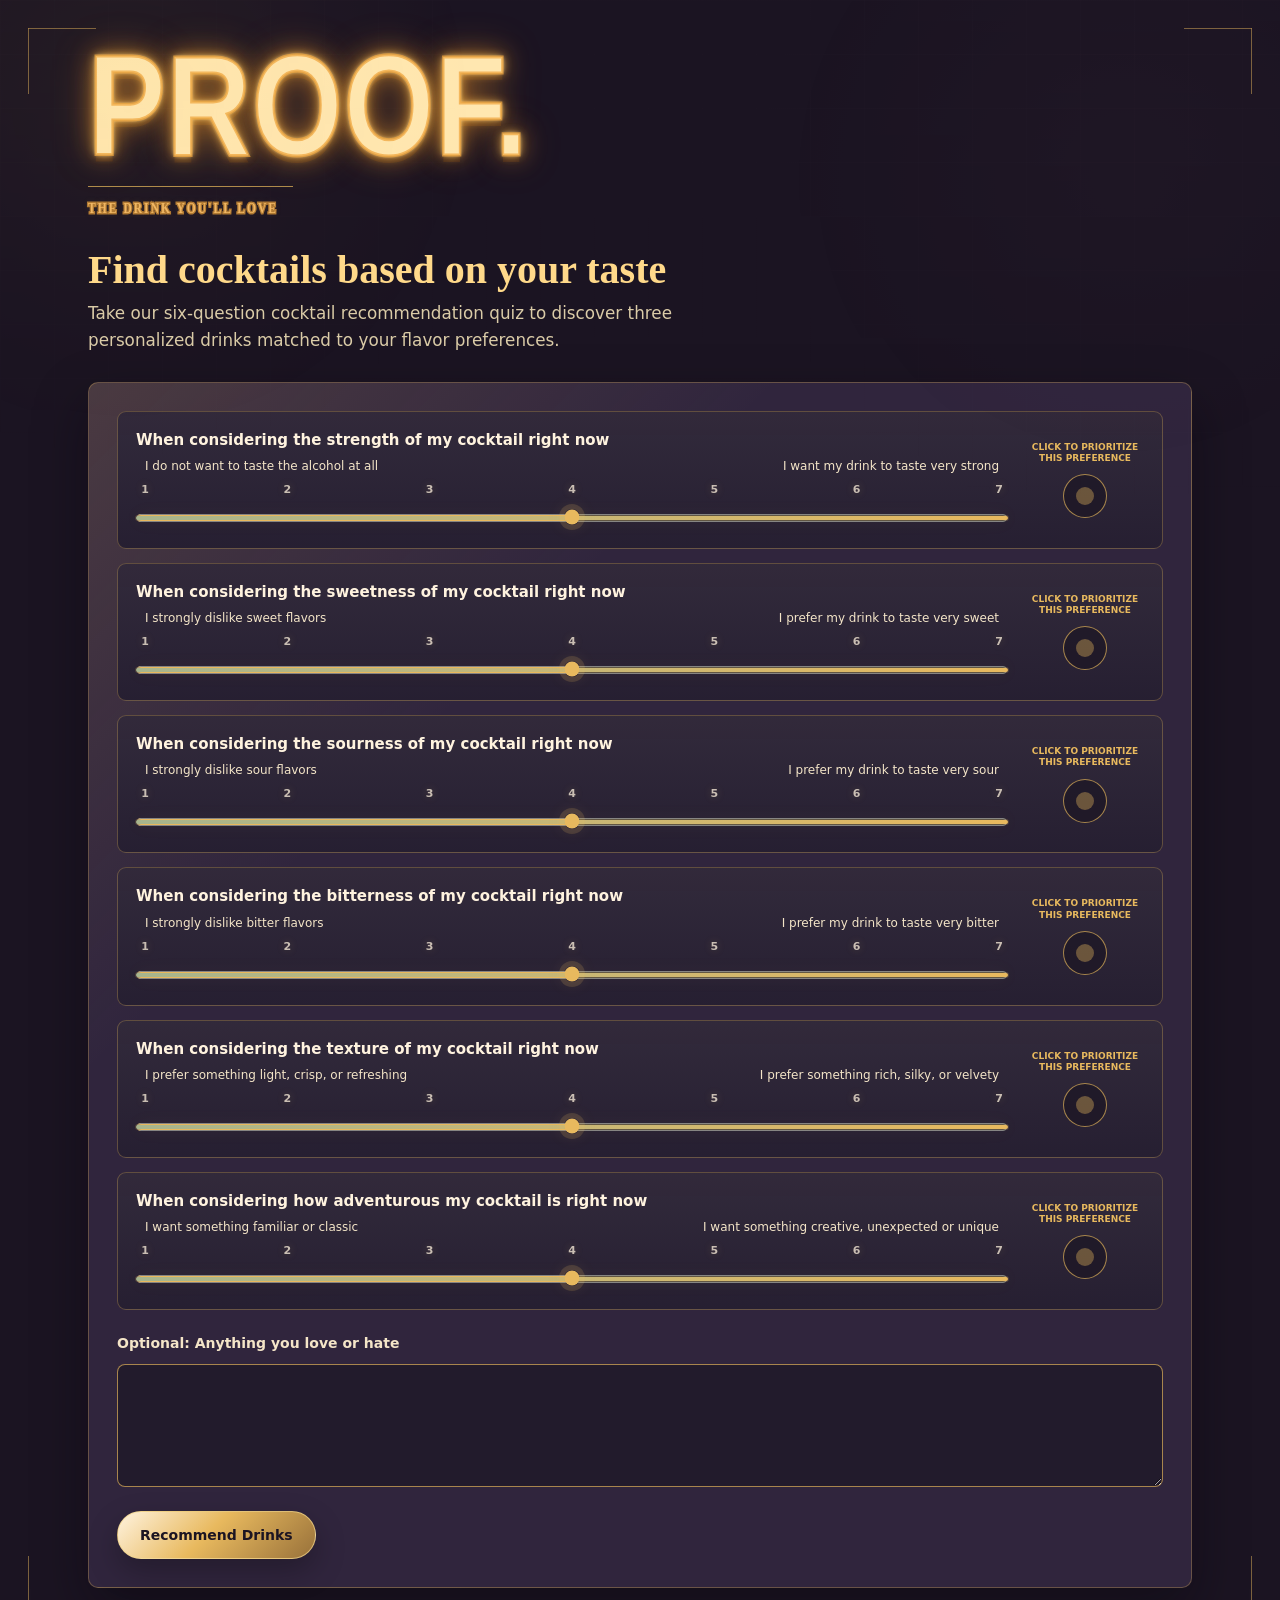
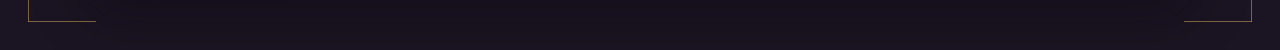
==== index.html @ add8870b "flagged it might be in spam" ====
<!DOCTYPE html>
<html lang="en">
<head>
  <meta charset="utf-8">
  <meta name="viewport" content="width=device-width, initial-scale=1">
  <title>Find Your Cocktail Match | PROOF</title>
  <meta name="description" content="Answer six quick questions and discover personalized cocktail recommendations matched to your individual tastes and preferences.">
  <link rel="canonical" href="https://joinproof.bar/customer">
  <meta property="og:type" content="website">
  <meta property="og:site_name" content="PROOF">
  <meta property="og:title" content="Find Your Cocktail Match | PROOF">
  <meta property="og:description" content="Answer six quick questions and discover cocktails matched to your individual tastes and preferences.">
  <meta property="og:url" content="https://joinproof.bar/customer">
  <link rel="stylesheet" href="/style-lounge.css?v=5">
</head>

<body>
  <div id="survey-loader" class="survey-loader" role="status" aria-live="polite">
    <div class="loading-circle" aria-hidden="true"></div>
    <span>Loading survey</span>
  </div>

  <main id="quiz-screen">
    <h1>PROOF.</h1>
    <section class="quiz-intro" aria-labelledby="quiz-title">
      <h2 id="quiz-title">Find cocktails based on your taste</h2>
      <p>Take our six-question cocktail recommendation quiz to discover three personalized drinks matched to your flavor preferences.</p>
    </section>

    <form id="quiz-form">
      <div id="slider-container"></div>

      <div class="qualitative-section">
        <label for="qualitative-input">
          Optional: Anything you love or hate
        </label>
        <textarea id="qualitative-input" rows="4"></textarea>
      </div>

      <button type="submit">Recommend Drinks</button>
    </form>
  </main>

  <main id="results-screen" hidden>
    <section id="persona-profile" class="persona-profile"></section>
    <div id="ai-notice" class="ai-notice" hidden></div>
    <section class="recommendations-section">
      <div class="recommendations-heading">
        <h2>Your Matches</h2>
        <button id="retake-button" class="secondary-button" type="button">Retake</button>
      </div>
      <div id="results"></div>
    </section>
  </main>

  <script src="/custom-cocktails.js?v=1" defer></script>
  <script src="/drinks.js?v=5" defer></script>
  <script src="/questions.js?v=1" defer></script>
  <script src="/script.js?v=7" defer></script>
</body>
</html>
---- style-lounge.css ----
:root {
  color-scheme: dark;
  --ink: #fff3df;
  --muted: #dacba7;
  --soft: #f4e5c8;
  --paper: #30253d;
  --panel: #271f32;
  --panel-solid: #332942;
  --line: rgba(232, 185, 94, 0.3);
  --line-strong: rgba(232, 185, 94, 0.68);
  --gold: #e8b95e;
  --gold-bright: #ffd98a;
  --deep: #1b1422;
  --rose: #d69aa0;
  --sage: #a7b58d;
  --lavender: #9d8faf;
  --slider-low: #a7b58d;
  --slider-high: #e8b95e;
  --shadow: 0 22px 54px rgba(8, 4, 13, 0.38);
}

* {
  box-sizing: border-box;
}

html {
  position: relative;
  min-height: 100%;
  background: var(--deep);
}

html::before {
  content: "";
  position: absolute;
  inset: 16px;
  pointer-events: none;
  background:
    linear-gradient(var(--line-strong), var(--line-strong)) left 12px top 12px / 68px 1px no-repeat,
    linear-gradient(var(--line-strong), var(--line-strong)) left 12px top 12px / 1px 66px no-repeat,
    linear-gradient(var(--line-strong), var(--line-strong)) right 12px top 12px / 68px 1px no-repeat,
    linear-gradient(var(--line-strong), var(--line-strong)) right 12px top 12px / 1px 66px no-repeat,
    linear-gradient(var(--line-strong), var(--line-strong)) left 12px bottom 12px / 68px 1px no-repeat,
    linear-gradient(var(--line-strong), var(--line-strong)) left 12px bottom 12px / 1px 66px no-repeat,
    linear-gradient(var(--line-strong), var(--line-strong)) right 12px bottom 12px / 68px 1px no-repeat,
    linear-gradient(var(--line-strong), var(--line-strong)) right 12px bottom 12px / 1px 66px no-repeat;
  opacity: 0.7;
}

body {
  min-height: 100vh;
  max-width: 1160px;
  margin: 0 auto;
  padding: 48px 28px 62px;
  color: var(--ink);
  font-family: Optima, Candara, "Avenir Next", "Segoe UI", system-ui, sans-serif;
  letter-spacing: 0;
}

body::after {
  content: "";
  position: fixed;
  inset: 0;
  pointer-events: none;
  background:
    radial-gradient(circle at 10% 12%, rgba(232, 185, 94, 0.14), transparent 26%),
    radial-gradient(circle at 88% 20%, rgba(214, 154, 160, 0.08), transparent 28%),
    linear-gradient(rgba(255, 243, 223, 0.02) 1px, transparent 1px),
    linear-gradient(90deg, rgba(255, 243, 223, 0.016) 1px, transparent 1px);
  background-size: auto, auto, 54px 54px, 54px 54px;
  opacity: 0.55;
  mask-image: linear-gradient(to bottom, rgba(0, 0, 0, 0.72), transparent 78%);
}

.survey-loader {
  position: fixed;
  inset: 0;
  z-index: 20;
  display: grid;
  place-items: center;
  gap: 14px;
  align-content: center;
  background: var(--deep);
  color: var(--gold-bright);
  font-size: 0.86rem;
  font-weight: 800;
  letter-spacing: 0.16em;
  text-transform: uppercase;
  transition: opacity 180ms ease, visibility 180ms ease;
}

.survey-loader[hidden] {
  display: grid;
  opacity: 0;
  visibility: hidden;
}

.loading-circle {
  width: 48px;
  height: 48px;
  border: 3px solid rgba(232, 185, 94, 0.24);
  border-top-color: var(--gold-bright);
  border-radius: 50%;
  animation: proof-spin 760ms linear infinite;
}

@keyframes proof-spin {
  to {
    transform: rotate(360deg);
  }
}

.site-nav {
  position: relative;
  z-index: 1;
  display: flex;
  flex-wrap: wrap;
  justify-content: flex-end;
  gap: 10px 16px;
  margin-bottom: 22px;
  font-size: 0.92rem;
}

.site-nav a {
  color: var(--muted);
  text-decoration: none;
}

.site-nav a:hover,
.site-nav a:focus-visible {
  color: var(--gold-bright);
}

h1,
h2,
h3,
p {
  margin-top: 0;
}

h1 {
  margin-bottom: 28px;
  width: fit-content;
  color: #ffe7b0;
  font-family: Impact, "Arial Narrow Bold", "Franklin Gothic Heavy", "Aptos Display", sans-serif;
  font-size: clamp(66px, 13vw, 142px);
  font-weight: 900;
  line-height: 0.82;
  letter-spacing: 0.01em;
  text-transform: uppercase;
  transform: scaleX(0.82);
  transform-origin: left center;
  -webkit-text-stroke: 3px rgba(239, 164, 59, 0.7);
  text-shadow:
    0 0 4px rgba(255, 235, 181, 0.95),
    0 0 10px rgba(255, 197, 91, 0.85),
    0 0 26px rgba(238, 151, 42, 0.66),
    0 0 46px rgba(238, 151, 42, 0.4),
    0 7px 0 rgba(99, 57, 15, 0.32);
}

h1::after {
  content: "THE DRINK YOU'LL LOVE";
  display: block;
  width: fit-content;
  margin-top: 22px;
  padding: 13px 18px 0 0;
  border-top: 1px solid rgba(232, 185, 94, 0.72);
  color: var(--soft);
  font-family: Didot, "Bodoni 72", "Bodoni 72 Smallcaps", "Baskerville Old Face", Georgia, "Times New Roman", serif;
  font-size: 14px;
  font-weight: 700;
  letter-spacing: 0.18em;
  line-height: 1.25;
  text-transform: uppercase;
  text-shadow:
    0 0 8px rgba(232, 185, 94, 0.26),
    0 1px 0 rgba(0, 0, 0, 0.38);
}

.quiz-intro {
  position: relative;
  z-index: 1;
  max-width: 720px;
  margin: -4px 0 28px;
}

.quiz-intro h2 {
  margin-bottom: 8px;
  color: var(--gold-bright);
  font-family: Didot, "Bodoni 72", "Baskerville Old Face", Georgia, serif;
  font-size: clamp(26px, 4vw, 40px);
  font-weight: 600;
  line-height: 1.1;
}

.quiz-intro p {
  max-width: 650px;
  margin-bottom: 0;
  color: var(--muted);
  font-size: 1.05rem;
  line-height: 1.6;
}

form {
  display: grid;
  gap: 24px;
  padding: 28px;
  border: 1px solid var(--line);
  border-radius: 10px;
  background:
    linear-gradient(135deg, rgba(232, 185, 94, 0.14), transparent 30%),
    var(--paper);
  box-shadow: var(--shadow);
}

#slider-container {
  display: grid;
  gap: 14px;
}

.slider-block {
  display: grid;
  grid-template-columns: minmax(0, 1fr) 118px;
  gap: 18px;
  align-items: stretch;
  min-height: 118px;
  padding: 18px;
  border: 1px solid var(--line);
  border-radius: 9px;
  background:
    linear-gradient(180deg, rgba(255, 243, 223, 0.05), rgba(30, 24, 38, 0.04)),
    var(--panel);
}

.slider-content {
  display: grid;
  gap: 9px;
  align-content: center;
  min-width: 0;
}

.question-prompt {
  margin: 0;
  color: var(--ink);
  font-size: 15px;
  font-weight: 700;
  line-height: 1.35;
}

.slider-labels {
  display: grid;
  grid-template-columns: minmax(0, 5fr) minmax(0, 4fr) minmax(0, 5fr);
  gap: 0;
  margin: 0 9px;
  color: var(--soft);
  font-size: 12px;
  line-height: 1.25;
}

.slider-labels span:first-child {
  grid-column: 1;
  text-align: left;
}

.slider-labels span:last-child {
  grid-column: 3;
  text-align: right;
}

.number-labels {
  position: relative;
  display: block;
  height: 14px;
  margin: 0 9px;
  color: rgba(255, 243, 223, 0.74);
  font-size: 11px;
  font-weight: 700;
  font-variant-numeric: tabular-nums;
  text-shadow: 0 0 8px rgba(232, 185, 94, 0.22);
}

.number-labels span {
  position: absolute;
  top: 0;
  transform: translateX(-50%);
  text-align: center;
}

.number-labels span:nth-child(1) {
  left: 0;
}

.number-labels span:nth-child(2) {
  left: 16.6667%;
}

.number-labels span:nth-child(3) {
  left: 33.3333%;
}

.number-labels span:nth-child(4) {
  left: 50%;
}

.number-labels span:nth-child(5) {
  left: 66.6667%;
}

.number-labels span:nth-child(6) {
  left: 83.3333%;
}

.number-labels span:nth-child(7) {
  left: 100%;
}

input[type="range"] {
  width: 100%;
  height: 24px;
  margin: 0;
  accent-color: var(--gold);
  cursor: pointer;
}

input[type="range"]::-webkit-slider-runnable-track {
  height: 4px;
  border-radius: 999px;
  background: linear-gradient(90deg, var(--slider-low), var(--slider-high));
  box-shadow: 0 0 0 1px rgba(232, 185, 94, 0.2), 0 0 18px rgba(232, 185, 94, 0.1);
}

input[type="range"]::-webkit-slider-thumb {
  width: 18px;
  height: 18px;
  margin-top: -7px;
  border: 2px solid #fff7df;
  border-radius: 50%;
  background: radial-gradient(circle at 35% 32%, #fff7df, var(--gold) 56%, #8d6b38);
  box-shadow: 0 0 0 5px rgba(232, 185, 94, 0.16), 0 0 18px rgba(232, 185, 94, 0.2);
}

input[type="range"]::-moz-range-track {
  height: 4px;
  border-radius: 999px;
  background: linear-gradient(90deg, var(--slider-low), var(--slider-high));
  box-shadow: 0 0 0 1px rgba(232, 185, 94, 0.2), 0 0 18px rgba(232, 185, 94, 0.1);
}

input[type="range"]::-moz-range-thumb {
  width: 16px;
  height: 16px;
  border: 2px solid #fff7df;
  border-radius: 50%;
  background: radial-gradient(circle at 35% 32%, #fff7df, var(--gold) 56%, #8d6b38);
  box-shadow: 0 0 0 5px rgba(232, 185, 94, 0.16), 0 0 18px rgba(232, 185, 94, 0.2);
}

.importance-control {
  display: grid;
  gap: 10px;
  align-content: center;
  justify-items: center;
  min-width: 0;
}

.importance-label {
  max-width: 108px;
  padding: 0;
  border: 0;
  background: transparent;
  color: var(--gold);
  font-family: Optima, Candara, "Avenir Next", "Segoe UI", system-ui, sans-serif;
  font-size: 9px;
  font-weight: 850;
  line-height: 1.25;
  text-align: center;
  text-transform: uppercase;
  cursor: pointer;
  border-radius: 4px;
}

.importance-label:focus {
  outline: none;
}

.importance-label:hover,
.importance-label:focus-visible {
  color: var(--gold-bright);
}

.importance-label:focus-visible {
  outline: 1px solid var(--gold-bright);
  outline-offset: 3px;
}

.importance-button {
  position: relative;
  width: 44px;
  height: 44px;
  padding: 0;
  border: 1px solid var(--line-strong);
  border-radius: 50%;
  background: rgba(30, 24, 38, 0.78);
  color: var(--gold);
  cursor: pointer;
  transition: transform 160ms ease, border-color 160ms ease, background 160ms ease, box-shadow 160ms ease;
}

.importance-button::before {
  content: "";
  position: absolute;
  inset: 12px;
  border-radius: 50%;
  background: currentColor;
  opacity: 0.38;
  transition: inset 160ms ease, opacity 160ms ease, border-radius 160ms ease, clip-path 160ms ease;
}

.importance-button:hover {
  transform: translateY(-1px);
  border-color: var(--gold-bright);
  box-shadow: 0 0 0 5px rgba(232, 185, 94, 0.1);
}

.importance-button[aria-pressed="true"] {
  border-color: var(--gold-bright);
  background: radial-gradient(circle, rgba(232, 185, 94, 0.3), rgba(214, 154, 160, 0.14) 66%, rgba(51, 41, 66, 0.72));
  color: var(--gold-bright);
  box-shadow: 0 0 24px rgba(232, 185, 94, 0.26);
}

.importance-button[aria-pressed="true"]::before {
  inset: 8px;
  border-radius: 0;
  background: linear-gradient(145deg, var(--ink), var(--gold) 56%, #8a6126);
  clip-path: polygon(
    50% 0%,
    61% 35%,
    98% 35%,
    68% 56%,
    79% 92%,
    50% 70%,
    21% 92%,
    32% 56%,
    2% 35%,
    39% 35%
  );
  opacity: 1;
}

.qualitative-section {
  display: grid;
  gap: 10px;
  margin: 0;
}

.qualitative-section label {
  color: var(--soft);
  font-size: 14px;
  font-weight: 700;
  line-height: 1.4;
}

.qualitative-section textarea {
  width: 100%;
  min-height: 108px;
  padding: 14px 16px;
  border: 1px solid var(--line-strong);
  border-radius: 8px;
  outline: none;
  background: rgba(30, 24, 38, 0.72);
  color: var(--ink);
  font: inherit;
  line-height: 1.45;
  resize: vertical;
}

.qualitative-section textarea:focus {
  border-color: var(--gold-bright);
  box-shadow: 0 0 0 4px rgba(232, 185, 94, 0.12);
}

button[type="submit"] {
  justify-self: start;
  min-height: 48px;
  padding: 0 22px;
  border: 1px solid rgba(242, 212, 138, 0.72);
  border-radius: 999px;
  background: linear-gradient(135deg, var(--ink), var(--gold) 46%, #98713a);
  color: var(--deep);
  font-family: Optima, Candara, "Avenir Next", "Segoe UI", system-ui, sans-serif;
  font-size: 14px;
  font-weight: 850;
  cursor: pointer;
  box-shadow: 0 12px 30px rgba(0, 0, 0, 0.26);
}

button[type="submit"]:hover {
  filter: brightness(1.06);
}

button[type="submit"][aria-busy="true"] {
  display: inline-flex;
  align-items: center;
  gap: 10px;
  cursor: wait;
  filter: saturate(0.92);
}

button[type="submit"][aria-busy="true"]::before {
  content: "";
  width: 16px;
  height: 16px;
  border: 2px solid rgba(27, 20, 34, 0.24);
  border-top-color: var(--deep);
  border-radius: 50%;
  animation: proof-spin 720ms linear infinite;
}

h2 {
  margin: 34px 0 16px;
  color: var(--gold);
  font-family: Didot, "Bodoni 72", "Bodoni 72 Smallcaps", "Baskerville Old Face", Georgia, "Times New Roman", serif;
  font-size: 30px;
  font-weight: 700;
}

.ai-notice {
  margin: 0 0 16px;
  padding: 12px 14px;
  border: 1px solid rgba(242, 212, 138, 0.4);
  border-radius: 8px;
  background: rgba(232, 185, 94, 0.12);
  color: #f6ddb1;
  font-size: 14px;
}

.persona-profile {
  display: grid;
  grid-template-columns: minmax(0, 1.25fr) minmax(340px, 1fr);
  gap: 46px;
  align-items: stretch;
  margin-bottom: 34px;
}

.persona-summary,
.taste-profile-card {
  min-width: 0;
  border: 1px solid var(--line);
  background: var(--paper);
  box-shadow: var(--shadow);
}

.persona-summary {
  display: grid;
  align-content: center;
  min-height: 350px;
  padding: 20px 42px;
  border-radius: 12px;
}

.taste-profile-card {
  display: grid;
  align-content: center;
  min-height: 350px;
  padding: 24px 44px;
  border-radius: 12px;
}

.eyebrow {
  margin-bottom: 26px;
  color: var(--gold);
  font-size: 14px;
  font-weight: 900;
  line-height: 1.1;
  text-transform: uppercase;
}

.persona-summary h2 {
  margin: 0 0 16px;
  color: #f5df9a;
  font-family: Didot, "Bodoni 72", "Bodoni 72 Smallcaps", "Baskerville Old Face", Georgia, "Times New Roman", serif;
  font-size: 60px;
  font-weight: 800;
  line-height: 0.95;
}

.persona-intro,
.persona-avoidance {
  max-width: 600px;
  color: var(--soft);
  font-size: 19px;
  font-weight: 760;
  line-height: 1.34;
}

.persona-intro {
  margin-bottom: 20px;
  color: #fff7df;
}

.persona-avoidance {
  margin-bottom: 20px;
  color: var(--muted);
}

.palate-chart {
  display: grid;
  place-items: center;
  width: 100%;
}

.palate-wheel {
  display: block;
  width: min(100%, 390px);
  max-height: 390px;
  overflow: visible;
}

.palate-wheel-bg {
  fill: rgba(27, 20, 34, 0.34);
}

.palate-blob {
  fill: #d1b06d;
  stroke: #8f6b2f;
  stroke-width: 4;
  stroke-linejoin: round;
  stroke-linecap: round;
  vector-effect: non-scaling-stroke;
}

.palate-outer-line {
  fill: none;
  stroke: rgba(143, 107, 47, 0.9);
  stroke-width: 2.2;
  stroke-linejoin: round;
  vector-effect: non-scaling-stroke;
}

.palate-label {
  fill: #fff7df;
  font-family: Optima, Candara, "Avenir Next", "Segoe UI", system-ui, sans-serif;
  font-size: 12px;
  font-weight: 850;
  letter-spacing: 0;
}

.recommendations-section {
  margin-top: 8px;
}

.recommendations-heading {
  display: flex;
  gap: 18px;
  align-items: center;
  justify-content: space-between;
  margin-bottom: 16px;
}

.recommendations-heading h2 {
  margin: 0;
}

.secondary-button {
  min-height: 42px;
  padding: 0 18px;
  border: 1px solid var(--line-strong);
  border-radius: 999px;
  background: rgba(30, 24, 38, 0.72);
  color: var(--gold-bright);
  font-family: Optima, Candara, "Avenir Next", "Segoe UI", system-ui, sans-serif;
  font-size: 13px;
  font-weight: 850;
  cursor: pointer;
}

.secondary-button:hover {
  border-color: var(--gold-bright);
  background: rgba(51, 41, 66, 0.92);
}

.customer-mode .recommendations-heading h2 {
  color: var(--gold);
}

.customer-results {
  display: grid;
  gap: 18px;
}

.customer-results .customer-card {
  padding: 22px;
  border: 1px solid var(--line);
  border-radius: 10px;
  background:
    linear-gradient(145deg, rgba(232, 185, 94, 0.12), rgba(255, 243, 223, 0.02)),
    var(--panel);
  box-shadow: 0 16px 36px rgba(0, 0, 0, 0.22);
}

.customer-results h2 {
  margin: 0 0 14px;
}

.customer-results h3 {
  margin: 0 0 10px;
  color: var(--ink);
  font-family: Didot, "Bodoni 72", "Bodoni 72 Smallcaps", "Baskerville Old Face", Georgia, "Times New Roman", serif;
  font-size: 24px;
}

.customer-results p,
.customer-results li,
.customer-results label {
  color: var(--soft);
  font-size: 15px;
  line-height: 1.5;
}

.customer-email-form,
.customer-feedback-form {
  display: grid;
  gap: 14px;
  margin-top: 18px;
  padding: 0;
  border: 0;
  background: transparent;
  box-shadow: none;
}

.customer-intro-card .customer-email-form > p {
  font-size: 17px;
  line-height: 1.55;
}

.customer-email-row {
  display: grid;
  grid-template-columns: minmax(0, 1fr) auto;
  gap: 10px;
}

.customer-email-form input,
.customer-feedback-form input,
.customer-feedback-form select,
.customer-feedback-form textarea {
  width: 100%;
  min-height: 44px;
  padding: 10px 12px;
  border: 1px solid var(--line-strong);
  border-radius: 8px;
  background: rgba(30, 24, 38, 0.72);
  color: var(--ink);
  font: inherit;
}

.customer-feedback-form .rating-field {
  display: grid;
  gap: 10px;
}

.customer-name-birthday-group {
  display: grid;
  gap: 10px;
}

.customer-name-birthday-group > p {
  margin: 0;
}

.customer-name-birthday-row {
  display: grid;
  grid-template-columns: repeat(3, minmax(0, 1fr));
  gap: 10px;
}

.customer-name-birthday-row label {
  display: grid;
  gap: 6px;
}

.customer-feedback-form #customer-drink-rating {
  min-height: 24px;
  padding: 0;
  border: 0;
  background: transparent;
}

.customer-feedback-form .rating-scale {
  position: relative;
  display: block;
  height: 38px;
  margin: 0 9px;
  color: rgba(255, 243, 223, 0.72);
  font-size: 0.78rem;
  line-height: 1.2;
  text-align: center;
}

.customer-feedback-form .rating-scale span {
  position: absolute;
  top: 0;
  display: grid;
  justify-items: center;
  gap: 3px;
  width: 64px;
  transform: translateX(-50%);
}

.customer-feedback-form .rating-scale span:nth-child(1) {
  left: 0;
}

.customer-feedback-form .rating-scale span:nth-child(2) {
  left: 16.6667%;
}

.customer-feedback-form .rating-scale span:nth-child(3) {
  left: 33.3333%;
}

.customer-feedback-form .rating-scale span:nth-child(4) {
  left: 50%;
}

.customer-feedback-form .rating-scale span:nth-child(5) {
  left: 66.6667%;
}

.customer-feedback-form .rating-scale span:nth-child(6) {
  left: 83.3333%;
}

.customer-feedback-form .rating-scale span:nth-child(7) {
  left: 100%;
}

.customer-feedback-form .rating-scale b {
  color: var(--gold);
  font-size: 0.86rem;
}

.customer-feedback-form .rating-scale small {
  color: rgba(255, 243, 223, 0.78);
  font-size: 0.68rem;
}

.customer-email-form button,
.customer-feedback-form button {
  min-height: 44px;
  padding: 0 18px;
  border: 1px solid rgba(242, 212, 138, 0.72);
  border-radius: 999px;
  background: linear-gradient(135deg, var(--ink), var(--gold) 46%, #98713a);
  color: var(--deep);
  font-weight: 850;
  cursor: pointer;
}

.customer-drink-grid {
  display: grid;
  grid-template-columns: repeat(3, minmax(0, 1fr));
  gap: 14px;
}

.customer-drink-grid article {
  padding: 16px;
  border: 1px solid var(--line);
  border-radius: 8px;
  background: rgba(27, 20, 34, 0.42);
}

.customer-results .customer-classics-note {
  margin: 18px auto 0;
  color: #fff7df;
  font-size: 18px;
  font-weight: 800;
  line-height: 1.35;
  text-align: center;
}

#customer-save-status {
  color: var(--muted);
  font-size: 14px;
}

#results {
  display: grid;
  grid-template-columns: repeat(3, minmax(0, 1fr));
  gap: 16px;
}

#results:empty {
  display: block;
  min-height: 74px;
  border: 1px dashed var(--line);
  border-radius: 8px;
  background: rgba(51, 41, 66, 0.68);
}

#results:empty::before {
  content: "Awaiting response input.";
  display: block;
  padding: 26px;
  color: var(--muted);
  font-size: 14px;
}

#results > div {
  min-width: 0;
  padding: 18px;
  border: 1px solid var(--line);
  border-radius: 8px;
  background:
    linear-gradient(145deg, rgba(232, 185, 94, 0.14), rgba(255, 243, 223, 0.025)),
    var(--panel);
  box-shadow: 0 16px 36px rgba(0, 0, 0, 0.22);
}

#results h3 {
  margin-bottom: 14px;
  color: var(--ink);
  font-family: Didot, "Bodoni 72", "Bodoni 72 Smallcaps", "Baskerville Old Face", Georgia, "Times New Roman", serif;
  font-size: 24px;
  font-weight: 700;
  line-height: 1.1;
}

#results p {
  margin-bottom: 10px;
  color: var(--soft);
  font-size: 14px;
  line-height: 1.48;
}

#results strong {
  color: var(--gold);
  font-weight: 800;
}

#results hr {
  display: none;
}

#results.customer-results {
  display: grid;
  grid-template-columns: 1fr;
}

@media (max-width: 820px) {
  body {
    padding: 30px 16px 42px;
  }

  form {
    padding: 18px;
  }

  .persona-profile {
    grid-template-columns: 1fr;
    gap: 16px;
  }

  .persona-summary,
  .taste-profile-card {
    min-height: 0;
    padding: 28px;
  }

  .persona-summary h2 {
    font-size: 50px;
  }

  .persona-intro,
  .persona-avoidance {
    font-size: 18px;
  }

  .persona-intro {
    margin-bottom: 34px;
  }

  .persona-avoidance {
    margin-bottom: 30px;
  }

  #results {
    grid-template-columns: 1fr;
  }

  .customer-email-row,
  .customer-drink-grid,
  .customer-name-birthday-row {
    grid-template-columns: 1fr;
  }
}

@media (max-width: 620px) {
  html::before {
    display: none;
  }

  h1 {
    font-size: 68px;
  }

  h1::after {
    font-size: 12px;
    letter-spacing: 0.13em;
  }

  .slider-block {
    grid-template-columns: 1fr;
    gap: 14px;
    min-height: 0;
    padding: 14px;
  }

  .importance-control {
    grid-template-columns: auto auto;
    gap: 10px;
    align-items: center;
    justify-content: end;
  }

  .importance-label {
    max-width: 146px;
    font-size: 10px;
    line-height: 1.25;
    text-align: right;
  }

  .importance-button {
    width: 38px;
    height: 38px;
  }

  .slider-labels {
    font-size: 11px;
  }

  button[type="submit"] {
    width: 100%;
  }

  .persona-summary,
  .taste-profile-card {
    padding: 22px;
  }

  .persona-summary h2 {
    font-size: 42px;
  }

  .palate-wheel {
    width: min(100%, 320px);
  }

  .recommendations-heading {
    align-items: flex-start;
    flex-direction: column;
  }

  .secondary-button {
    width: 100%;
    font-size: 15px;
  }
}
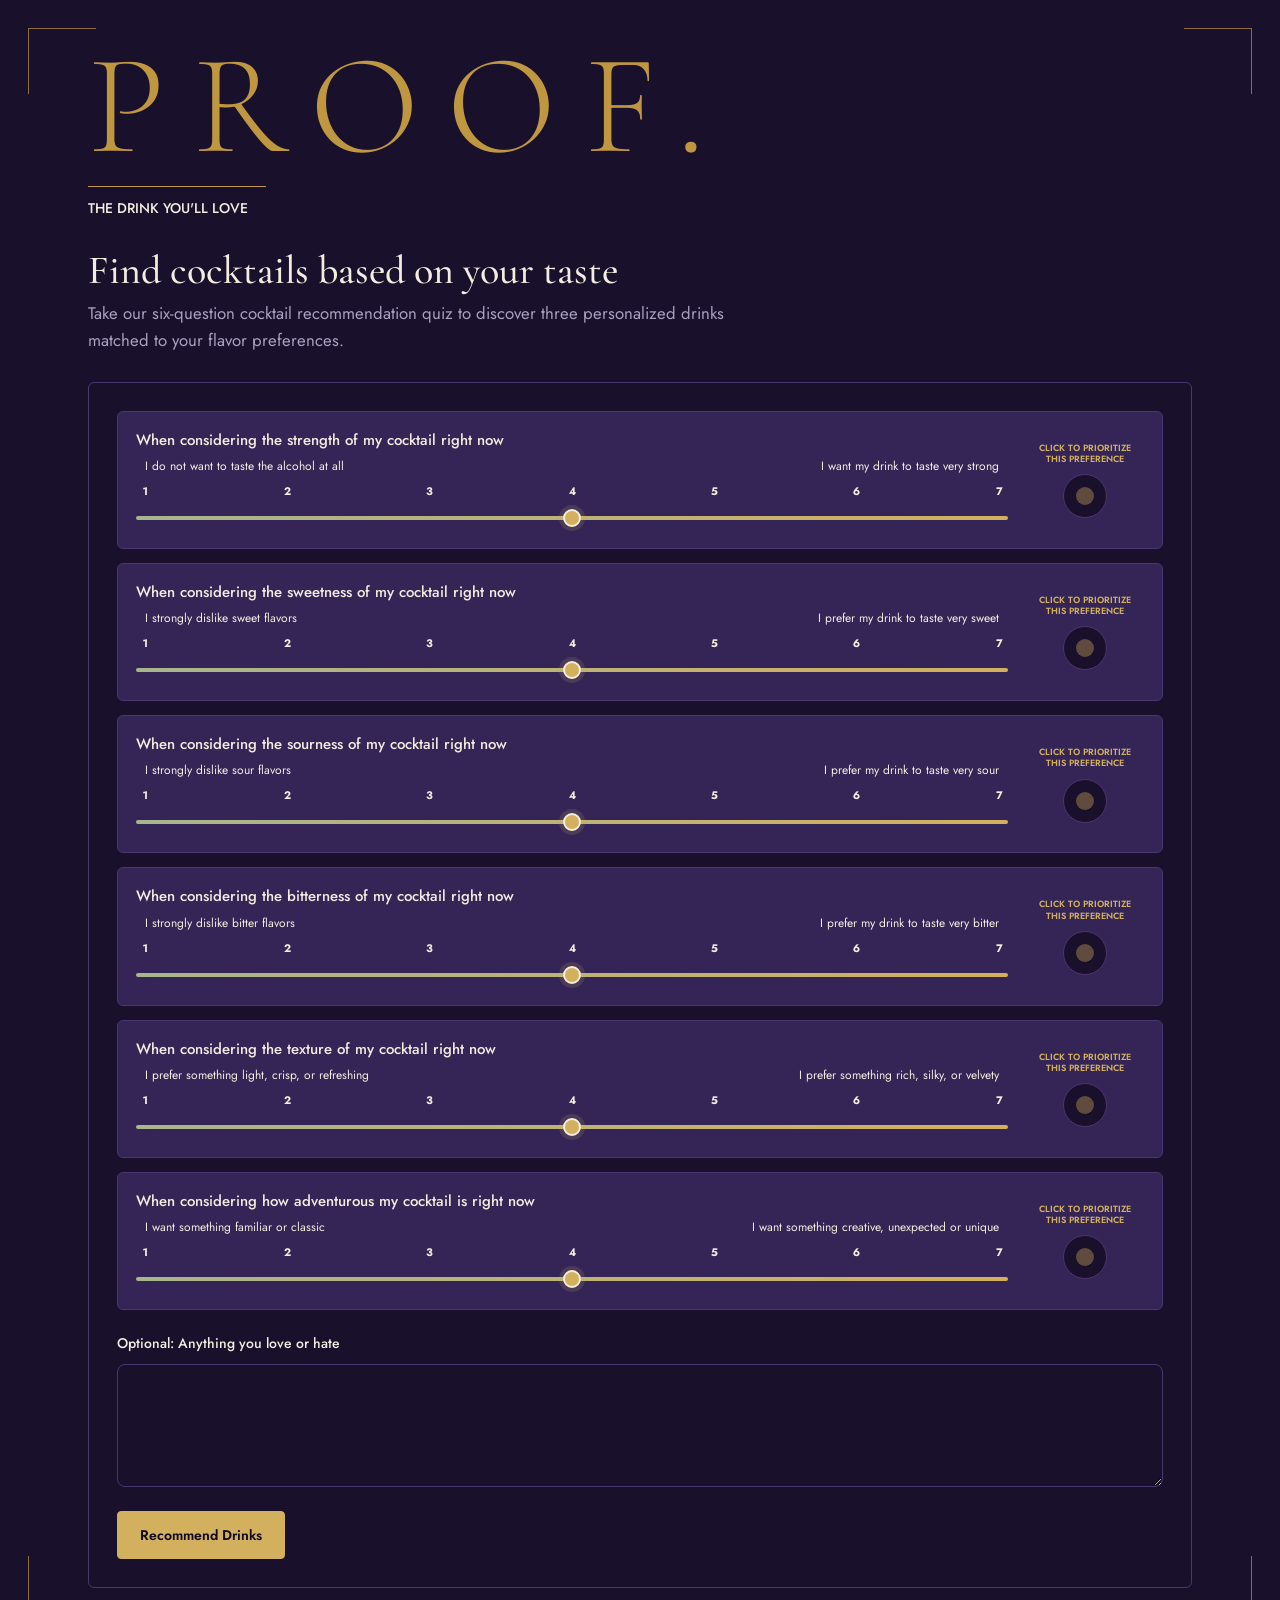
==== commit bd7a4682: "brand bible" ====
--- a/index.html
+++ b/index.html
@@ -1,5 +1,5 @@
 <!DOCTYPE html>
-<html lang="en">
+<html lang="en" data-brand-page="survey">
 <head>
   <meta charset="utf-8">
   <meta name="viewport" content="width=device-width, initial-scale=1">
@@ -12,6 +12,7 @@
   <meta property="og:description" content="Answer six quick questions and discover cocktails matched to your individual tastes and preferences.">
   <meta property="og:url" content="https://joinproof.bar/customer">
   <link rel="stylesheet" href="/style-lounge.css?v=5">
+  <link rel="stylesheet" href="/shared/brand.css?v=1">
 </head>
 
 <body>
--- a/shared/brand.css
+++ b/shared/brand.css
@@ -0,0 +1,771 @@
+/* Brand Bible theme. Loaded last so the original page layouts stay intact. */
+@font-face {
+  font-family: "Cormorant Garamond";
+  src: url("/shared/brand/fonts/cormorant-garamond.woff2") format("woff2");
+  font-style: normal;
+  font-weight: 300 700;
+  font-display: swap;
+}
+
+@font-face {
+  font-family: "Cormorant Garamond";
+  src: url("/shared/brand/fonts/cormorant-garamond-italic.woff2") format("woff2");
+  font-style: italic;
+  font-weight: 300 700;
+  font-display: swap;
+}
+
+@font-face {
+  font-family: Jost;
+  src: url("/shared/brand/fonts/jost.woff2") format("woff2");
+  font-style: normal;
+  font-weight: 100 900;
+  font-display: swap;
+}
+
+@font-face {
+  font-family: Jost;
+  src: url("/shared/brand/fonts/jost-italic.woff2") format("woff2");
+  font-style: italic;
+  font-weight: 100 900;
+  font-display: swap;
+}
+
+:root {
+  --brand-ground: #19102c;
+  --brand-ink: #110a21;
+  --brand-card: #342556;
+  --brand-line: #4a3670;
+  --brand-muted: #aaa0bf;
+  --brand-parchment: #f3ecdf;
+  --brand-cream: #ebe4ce;
+  --brand-chip: #e4d9b7;
+  --brand-taupe: #665a44;
+  --brand-gold: #d3b05e;
+  --brand-gilt: #bf9741;
+  --brand-burnt: #765c25;
+  --brand-sage: #a7b58d;
+  --brand-rose: #d69aa0;
+  --brand-rust: #ce7048;
+  --brand-sage-light: #5e6b4a;
+  --brand-rose-light: #8e4c5c;
+  --brand-rust-light: #9e4c26;
+  --brand-display: "Cormorant Garamond", Georgia, serif;
+  --brand-body: Jost, "Segoe UI", sans-serif;
+}
+
+body {
+  font-family: var(--brand-body);
+  -webkit-font-smoothing: antialiased;
+}
+
+button,
+input,
+select,
+textarea {
+  font-family: var(--brand-body);
+}
+
+::selection {
+  background: var(--brand-gold);
+  color: var(--brand-ink);
+}
+
+/* Survey and both results experiences. */
+html[data-brand-page="survey"] {
+  --ink: var(--brand-parchment);
+  --muted: var(--brand-muted);
+  --soft: var(--brand-parchment);
+  --paper: var(--brand-ground);
+  --panel: var(--brand-card);
+  --panel-solid: var(--brand-card);
+  --line: var(--brand-line);
+  --line-strong: var(--brand-gilt);
+  --gold: var(--brand-gold);
+  --gold-bright: var(--brand-gold);
+  --deep: var(--brand-ground);
+  --rose: var(--brand-rose);
+  --sage: var(--brand-sage);
+  --lavender: var(--brand-muted);
+  --slider-low: var(--brand-sage);
+  --slider-high: var(--brand-gold);
+  --shadow: none;
+}
+
+[data-brand-page="survey"] body::after {
+  background: none;
+}
+
+[data-brand-page="survey"] h1 {
+  color: var(--brand-gilt);
+  font-family: var(--brand-display);
+  font-weight: 300;
+  letter-spacing: 0.2em;
+  transform: none;
+  -webkit-text-stroke: 0;
+  text-shadow: none;
+}
+
+[data-brand-page="survey"] h1::after {
+  color: var(--brand-parchment);
+  border-color: var(--brand-gilt);
+  font-family: var(--brand-body);
+  font-weight: 500;
+  letter-spacing: 0;
+  -webkit-text-stroke: 0;
+  text-shadow: none;
+}
+
+[data-brand-page="survey"] h2,
+[data-brand-page="survey"] .quiz-intro h2,
+[data-brand-page="survey"] .persona-summary h2 {
+  color: var(--brand-parchment);
+  font-family: var(--brand-display);
+  font-weight: 500;
+}
+
+[data-brand-page="survey"] form,
+[data-brand-page="survey"] .slider-block,
+[data-brand-page="survey"] .persona-summary,
+[data-brand-page="survey"] .taste-profile-card,
+[data-brand-page="survey"] .customer-results .customer-card,
+[data-brand-page="survey"] #results > div {
+  background: var(--paper);
+  border-color: var(--brand-line);
+  border-radius: 6px;
+  box-shadow: none;
+}
+
+[data-brand-page="survey"] .slider-block,
+[data-brand-page="survey"] .persona-summary,
+[data-brand-page="survey"] .taste-profile-card,
+[data-brand-page="survey"] .customer-results .customer-card,
+[data-brand-page="survey"] #results > div {
+  background: var(--brand-card);
+}
+
+[data-brand-page="survey"] .question-prompt,
+[data-brand-page="survey"] .qualitative-section label,
+[data-brand-page="survey"] .persona-intro,
+[data-brand-page="survey"] .persona-avoidance {
+  font-weight: 500;
+}
+
+[data-brand-page="survey"] .number-labels,
+[data-brand-page="survey"] .customer-feedback-form .rating-scale,
+[data-brand-page="survey"] .customer-feedback-form .rating-scale small {
+  color: var(--brand-parchment);
+  font-family: var(--brand-body);
+  text-shadow: none;
+}
+
+[data-brand-page="survey"] input[type="range"],
+[data-brand-page="survey"] input[type="range"]::-webkit-slider-thumb {
+  -webkit-appearance: none;
+  appearance: none;
+}
+
+[data-brand-page="survey"] input[type="range"] {
+  background: transparent;
+}
+
+[data-brand-page="survey"] input[type="range"]::-webkit-slider-runnable-track {
+  background: linear-gradient(90deg, var(--brand-sage), var(--brand-gold));
+  box-shadow: none;
+}
+
+[data-brand-page="survey"] input[type="range"]::-moz-range-track {
+  background: linear-gradient(90deg, var(--brand-sage), var(--brand-gold));
+  box-shadow: none;
+}
+
+[data-brand-page="survey"] input[type="range"]::-webkit-slider-thumb {
+  border-color: var(--brand-parchment);
+  background: var(--brand-gold);
+  box-shadow: 0 0 0 4px rgb(211 176 94 / 15%);
+}
+
+[data-brand-page="survey"] input[type="range"]::-moz-range-thumb {
+  border-color: var(--brand-parchment);
+  background: var(--brand-gold);
+  box-shadow: 0 0 0 4px rgb(211 176 94 / 15%);
+}
+
+[data-brand-page="survey"] .importance-label,
+[data-brand-page="survey"] .secondary-button,
+[data-brand-page="survey"] .palate-label {
+  font-family: var(--brand-body);
+  font-weight: 600;
+}
+
+[data-brand-page="survey"] .importance-button,
+[data-brand-page="survey"] .qualitative-section textarea,
+[data-brand-page="survey"] .secondary-button,
+[data-brand-page="survey"] .customer-email-form input,
+[data-brand-page="survey"] .customer-feedback-form input,
+[data-brand-page="survey"] .customer-feedback-form select,
+[data-brand-page="survey"] .customer-feedback-form textarea,
+[data-brand-page="survey"] .customer-drink-grid article {
+  background: var(--brand-ground);
+  border-color: var(--brand-line);
+}
+
+[data-brand-page="survey"] .importance-button:hover,
+[data-brand-page="survey"] .importance-button[aria-pressed="true"] {
+  border-color: var(--brand-gilt);
+  background: var(--brand-ground);
+  box-shadow: none;
+}
+
+[data-brand-page="survey"] .importance-button[aria-pressed="true"]::before {
+  background: var(--brand-gold);
+}
+
+[data-brand-page="survey"] button[type="submit"],
+[data-brand-page="survey"] .customer-email-form button,
+[data-brand-page="survey"] .customer-feedback-form button {
+  background: var(--brand-gold);
+  border-color: var(--brand-gold);
+  border-radius: 4px;
+  color: var(--brand-ink);
+  font-family: var(--brand-body);
+  font-weight: 600;
+  box-shadow: none;
+}
+
+[data-brand-page="survey"] .secondary-button {
+  border-radius: 4px;
+  border-color: var(--brand-gilt);
+}
+
+[data-brand-page="survey"] .secondary-button:hover {
+  background: var(--brand-card);
+}
+
+[data-brand-page="survey"] .eyebrow {
+  font-weight: 600;
+}
+
+[data-brand-page="survey"] .persona-intro,
+[data-brand-page="survey"] .customer-results .customer-classics-note {
+  color: var(--brand-parchment);
+}
+
+[data-brand-page="survey"] .customer-results h3,
+[data-brand-page="survey"] #results h3 {
+  color: var(--brand-parchment);
+  font-family: var(--brand-body);
+  font-weight: 500;
+}
+
+[data-brand-page="survey"] .customer-email-form,
+[data-brand-page="survey"] .customer-feedback-form {
+  background: transparent;
+}
+
+[data-brand-page="survey"] .palate-wheel-bg {
+  fill: var(--brand-ground);
+}
+
+[data-brand-page="survey"] .palate-blob {
+  fill: var(--brand-gold);
+  stroke: var(--brand-gold);
+}
+
+[data-brand-page="survey"] .palate-outer-line {
+  stroke: var(--brand-gold);
+}
+
+[data-brand-page="survey"] .palate-label {
+  fill: var(--brand-parchment);
+}
+
+[data-brand-page="survey"] .ai-notice,
+[data-brand-page="survey"] #results:empty {
+  background: var(--brand-ground);
+  border-color: var(--brand-rust);
+  color: var(--brand-rust);
+}
+
+[data-brand-page="survey"] #results:empty::before {
+  color: var(--brand-rust);
+}
+
+[data-brand-page="survey"] .loading-circle {
+  border-color: var(--brand-line);
+  border-top-color: var(--brand-gold);
+}
+
+/* Landing page: cream wordmark over the existing monochrome photograph. */
+html[data-brand-page="landing"] {
+  color-scheme: dark;
+  --proof-gold: var(--brand-gilt);
+  --proof-gold-light: var(--brand-gold);
+  --proof-cream: var(--brand-parchment);
+}
+
+[data-brand-page="landing"] .landing-page {
+  background-image:
+    linear-gradient(180deg, rgb(17 10 33 / 12%), rgb(25 16 44 / 30%) 38%, var(--brand-ground)),
+    url("/landing/assets/proof-background.png");
+}
+
+[data-brand-page="landing"] .landing-page::before {
+  border-color: var(--brand-gilt);
+}
+
+[data-brand-page="landing"] .landing-page::after {
+  background: none;
+}
+
+[data-brand-page="landing"] .landing-copy h1 {
+  color: var(--brand-parchment);
+  font-family: var(--brand-display);
+  font-weight: 300;
+  letter-spacing: 0.2em;
+  text-shadow: none;
+}
+
+[data-brand-page="landing"] .landing-lead,
+[data-brand-page="landing"] .landing-accent {
+  color: var(--brand-parchment);
+  font-family: var(--brand-display);
+  font-weight: 500;
+}
+
+[data-brand-page="landing"] .landing-detail {
+  color: var(--brand-parchment);
+}
+
+[data-brand-page="landing"] .landing-button {
+  background: var(--brand-gold);
+  border-color: var(--brand-gold);
+  color: var(--brand-ink);
+  font-family: var(--brand-body);
+  font-weight: 600;
+  box-shadow: none;
+}
+
+/* Business page: the same dark ground, with the two approved light surfaces. */
+html[data-brand-page="business"] {
+  --ink: var(--brand-ink);
+  --ink2: var(--brand-ground);
+  --ink3: var(--brand-card);
+  --paper: var(--brand-parchment);
+  --paper2: var(--brand-cream);
+  --gold: var(--brand-gilt);
+  --gold2: var(--brand-gold);
+  --gold-deep: var(--brand-burnt);
+  --cream: var(--brand-parchment);
+  --mauve: var(--brand-rose);
+  --ash: var(--brand-muted);
+  --ashlt: var(--brand-taupe);
+  --line: rgb(118 92 37 / 28%);
+  --linedk: var(--brand-line);
+}
+
+[data-brand-page="business"] body,
+[data-brand-page="business"] .page * {
+  font-family: var(--brand-body);
+  letter-spacing: 0;
+}
+
+[data-brand-page="business"] .hero h1,
+[data-brand-page="business"] .problem h2,
+[data-brand-page="business"] .section-grid h2,
+[data-brand-page="business"] .pilot h2,
+[data-brand-page="business"] .founder-grid h2 {
+  font-family: var(--brand-display);
+  font-weight: 500;
+  text-shadow: none;
+}
+
+[data-brand-page="business"] .hero h1 em {
+  font-family: inherit;
+  background: none;
+  color: var(--brand-gold);
+}
+
+[data-brand-page="business"] .nav-shell {
+  background: var(--brand-ink);
+  border-bottom: 1px solid var(--brand-gilt);
+}
+
+[data-brand-page="business"] .logo {
+  background: none;
+  color: var(--brand-gilt);
+  font-family: var(--brand-display);
+  font-weight: 300;
+  letter-spacing: 0.2em;
+}
+
+[data-brand-page="business"] .logo sup {
+  color: var(--brand-gilt);
+}
+
+[data-brand-page="business"] .nav-links a {
+  color: var(--brand-parchment);
+}
+
+[data-brand-page="business"] .hero,
+[data-brand-page="business"] .dark-section {
+  background: var(--brand-ground);
+}
+
+[data-brand-page="business"] .hero-pattern,
+[data-brand-page="business"] .pilot-fan {
+  background: var(--brand-gilt);
+  mask: url("/shared/brand/logos/Mark%20Logo.svg") center / contain no-repeat;
+  opacity: 0.045;
+}
+
+[data-brand-page="business"] .hero-line,
+[data-brand-page="business"] .est span {
+  background: var(--brand-gilt);
+}
+
+[data-brand-page="business"] .hero-lede,
+[data-brand-page="business"] .columns span,
+[data-brand-page="business"] .dashboard-copy,
+[data-brand-page="business"] .pilot-inner > p:not(.kicker),
+[data-brand-page="business"] .dark-section .section-grid h2,
+[data-brand-page="business"] .pilot h2 {
+  color: var(--brand-parchment);
+}
+
+[data-brand-page="business"] .kicker,
+[data-brand-page="business"] .est,
+[data-brand-page="business"] .pilot .kicker {
+  color: var(--brand-muted);
+}
+
+[data-brand-page="business"] .kicker.dark,
+[data-brand-page="business"] .two-cards p,
+[data-brand-page="business"] .benefit-group > p,
+[data-brand-page="business"] .founder-grid p {
+  color: var(--brand-burnt);
+}
+
+[data-brand-page="business"] .kicker span,
+[data-brand-page="business"] .dark-section .kicker span {
+  background: var(--brand-gilt);
+}
+
+[data-brand-page="business"] .kicker.dark span {
+  background: var(--brand-burnt);
+}
+
+[data-brand-page="business"] .nav-links .nav-pilot,
+[data-brand-page="business"] .button-gold {
+  background: var(--brand-gold);
+  border-color: var(--brand-gold);
+  color: var(--brand-ink);
+  box-shadow: none;
+}
+
+[data-brand-page="business"] .button-outline,
+[data-brand-page="business"] .hero-image {
+  border-color: var(--brand-gilt);
+}
+
+[data-brand-page="business"] .hero-image img {
+  filter: grayscale(1);
+}
+
+[data-brand-page="business"] .hero-image div {
+  background: none;
+}
+
+[data-brand-page="business"] .problem h2,
+[data-brand-page="business"] .light-section h2,
+[data-brand-page="business"] .paper-section h2,
+[data-brand-page="business"] .steps h3,
+[data-brand-page="business"] .two-cards h3,
+[data-brand-page="business"] .benefit-row h3,
+[data-brand-page="business"] .founder-grid h2 {
+  color: var(--brand-ink);
+}
+
+[data-brand-page="business"] .steps p,
+[data-brand-page="business"] .two-cards span,
+[data-brand-page="business"] .benefit-row span,
+[data-brand-page="business"] .founder-grid span,
+[data-brand-page="business"] .problem-copy p {
+  color: var(--brand-taupe);
+}
+
+[data-brand-page="business"] .steps span {
+  color: var(--brand-burnt);
+  -webkit-text-stroke: 0;
+}
+
+[data-brand-page="business"] .how,
+[data-brand-page="business"] .benefits {
+  border-top-color: var(--brand-burnt);
+}
+
+[data-brand-page="business"] mark {
+  background: var(--brand-chip);
+}
+
+[data-brand-page="business"] .columns article {
+  border-color: var(--brand-line);
+}
+
+[data-brand-page="business"] .founder-grid article {
+  border-color: rgb(118 92 37 / 28%);
+}
+
+[data-brand-page="business"] .two-cards article {
+  background: var(--brand-cream);
+}
+
+[data-brand-page="business"] .report-panel {
+  background: var(--brand-card);
+  border-style: solid;
+}
+
+[data-brand-page="business"] .report-pattern {
+  background: none;
+}
+
+[data-brand-page="business"] .report-column {
+  background: var(--brand-card);
+}
+
+[data-brand-page="business"] .report-column > span {
+  color: var(--brand-muted);
+}
+
+[data-brand-page="business"] .meter-row div,
+[data-brand-page="business"] .unmet p {
+  color: var(--brand-parchment);
+}
+
+[data-brand-page="business"] .meter-row i {
+  background: var(--brand-line);
+}
+
+[data-brand-page="business"] .meter-row em {
+  background: var(--brand-rose);
+}
+
+[data-brand-page="business"] .report-column:first-child .meter-row:nth-of-type(2) em {
+  background: var(--brand-sage);
+}
+
+[data-brand-page="business"] .unmet {
+  border-color: var(--brand-rust);
+}
+
+[data-brand-page="business"] .unmet span {
+  color: var(--brand-rust);
+}
+
+[data-brand-page="business"] .pilot .email {
+  border-color: var(--brand-gilt);
+  color: var(--brand-parchment);
+}
+
+[data-brand-page="business"] .footer {
+  background: var(--brand-ink);
+  color: var(--brand-muted);
+}
+
+[data-brand-page="business"] .footer-inner > span:first-child {
+  color: var(--brand-gilt);
+  font-family: var(--brand-display);
+  font-size: 28px;
+  font-weight: 300;
+  letter-spacing: 0.2em;
+  line-height: 1;
+}
+
+/* Login and all Console tabs, including dynamically generated content. */
+html[data-brand-page="dashboard"] {
+  --bg: var(--brand-ground);
+  --panel: var(--brand-ground);
+  --panel-2: var(--brand-card);
+  --line: var(--brand-line);
+  --muted: var(--brand-muted);
+  --cream: var(--brand-parchment);
+  --gold: var(--brand-gold);
+  --rust: var(--brand-rust);
+  --blue: var(--brand-rose);
+  --green: var(--brand-sage);
+  --shadow: none;
+}
+
+[data-brand-page="dashboard"] body {
+  font-family: var(--brand-body);
+}
+
+[data-brand-page="dashboard"] .console-frame,
+[data-brand-page="dashboard"] .dashboard-login-panel {
+  border-color: var(--brand-gilt);
+}
+
+[data-brand-page="dashboard"] .dashboard-login-panel {
+  background: var(--brand-card);
+}
+
+[data-brand-page="dashboard"] .brand {
+  color: var(--brand-gilt);
+  font-family: var(--brand-display);
+  font-weight: 300;
+  letter-spacing: 0.2em;
+}
+
+[data-brand-page="dashboard"] h1,
+[data-brand-page="dashboard"] h2 {
+  font-family: var(--brand-display);
+}
+
+[data-brand-page="dashboard"] .summary-strip strong,
+[data-brand-page="dashboard"] .spend-metric strong {
+  color: var(--brand-gold);
+  font-family: var(--brand-body);
+  font-weight: 500;
+  font-variant-numeric: tabular-nums;
+}
+
+[data-brand-page="dashboard"] .persona-name,
+[data-brand-page="dashboard"] .drink-name,
+[data-brand-page="dashboard"] .lab-title,
+[data-brand-page="dashboard"] .callout strong {
+  font-family: var(--brand-body);
+  font-weight: 500;
+}
+
+[data-brand-page="dashboard"] .summary-strip article,
+[data-brand-page="dashboard"] .spend-panel,
+[data-brand-page="dashboard"] .spend-metric,
+[data-brand-page="dashboard"] .callout,
+[data-brand-page="dashboard"] .action-explainer,
+[data-brand-page="dashboard"] .lab-card,
+[data-brand-page="dashboard"] .drink-detail-row td,
+[data-brand-page="dashboard"] th {
+  background: var(--brand-card);
+}
+
+[data-brand-page="dashboard"] .dashboard-login-form input,
+[data-brand-page="dashboard"] .map-controls select,
+[data-brand-page="dashboard"] .coordinate-actions button,
+[data-brand-page="dashboard"] .drink-info-button,
+[data-brand-page="dashboard"] .remove-drink-button,
+[data-brand-page="dashboard"] .coordinate-text-input,
+[data-brand-page="dashboard"] .coordinate-score-input,
+[data-brand-page="dashboard"] .drink-detail-editor input,
+[data-brand-page="dashboard"] .drink-detail-editor select,
+[data-brand-page="dashboard"] .drink-detail-editor textarea,
+[data-brand-page="dashboard"] .lab-inventory-control textarea {
+  background: var(--brand-ground);
+}
+
+[data-brand-page="dashboard"] .persona-row,
+[data-brand-page="dashboard"] th,
+[data-brand-page="dashboard"] td {
+  border-color: var(--brand-line);
+}
+
+[data-brand-page="dashboard"] .rule {
+  background: var(--brand-gilt);
+}
+
+[data-brand-page="dashboard"] .persona-track,
+[data-brand-page="dashboard"] .score-bar {
+  background: var(--brand-line);
+}
+
+[data-brand-page="dashboard"] .persona-row:has(.gap-text) .persona-fill {
+  background: var(--brand-rust);
+}
+
+[data-brand-page="dashboard"] .persona-row:not(:has(.gap-text)) .persona-note {
+  color: var(--brand-sage);
+}
+
+[data-brand-page="dashboard"] .no-data {
+  border-color: var(--brand-rust);
+}
+
+[data-brand-page="dashboard"] .empty-note {
+  color: var(--brand-rust);
+}
+
+[data-brand-page="dashboard"] .pill.keep {
+  border-color: var(--brand-sage);
+  color: var(--brand-sage);
+}
+
+[data-brand-page="dashboard"] .pill.watch {
+  border-color: var(--brand-rose);
+  color: var(--brand-rose);
+}
+
+[data-brand-page="dashboard"] .dashboard-login-form button,
+[data-brand-page="dashboard"] .drink-info-button[aria-expanded="true"] {
+  color: var(--brand-ink);
+}
+
+[data-brand-page="dashboard"] .menu-map-plot {
+  background:
+    linear-gradient(var(--brand-line) 1px, transparent 1px),
+    linear-gradient(90deg, var(--brand-line) 1px, transparent 1px),
+    var(--brand-ground);
+  background-size: 25% 25%;
+}
+
+[data-brand-page="dashboard"] .map-cluster.guest {
+  border-color: var(--brand-rose);
+  background: rgb(214 154 160 / 6%);
+  box-shadow: none;
+}
+
+[data-brand-page="dashboard"] .map-cluster.drink {
+  border-color: var(--brand-gold);
+  background: rgb(211 176 94 / 6%);
+  box-shadow: none;
+}
+
+[data-brand-page="dashboard"] .map-point.guest,
+[data-brand-page="dashboard"] .guest-dot {
+  background: var(--brand-parchment);
+  box-shadow: none;
+}
+
+[data-brand-page="dashboard"] .map-point.drink,
+[data-brand-page="dashboard"] .drink-dot {
+  border-color: var(--brand-gold);
+}
+
+html[data-brand-page] :where(a, button, input, select, textarea):focus-visible {
+  outline: 2px solid var(--brand-gilt);
+  outline-offset: 3px;
+}
+
+[data-brand-page="survey"] .qualitative-section textarea:focus {
+  box-shadow: 0 0 0 4px rgb(211 176 94 / 12%);
+}
+
+@media (max-width: 1166px) {
+  [data-brand-page="business"] .founder-grid h2 {
+    font-family: var(--brand-body);
+  }
+}
+
+@media (max-width: 699px) {
+  [data-brand-page="survey"] .quiz-intro h2 {
+    font-family: var(--brand-body);
+  }
+}
+
+@media (max-width: 380px) {
+  [data-brand-page="survey"] h1 {
+    font-size: 56px;
+  }
+
+  [data-brand-page="landing"] .landing-copy h1 {
+    font-size: 60px;
+  }
+}
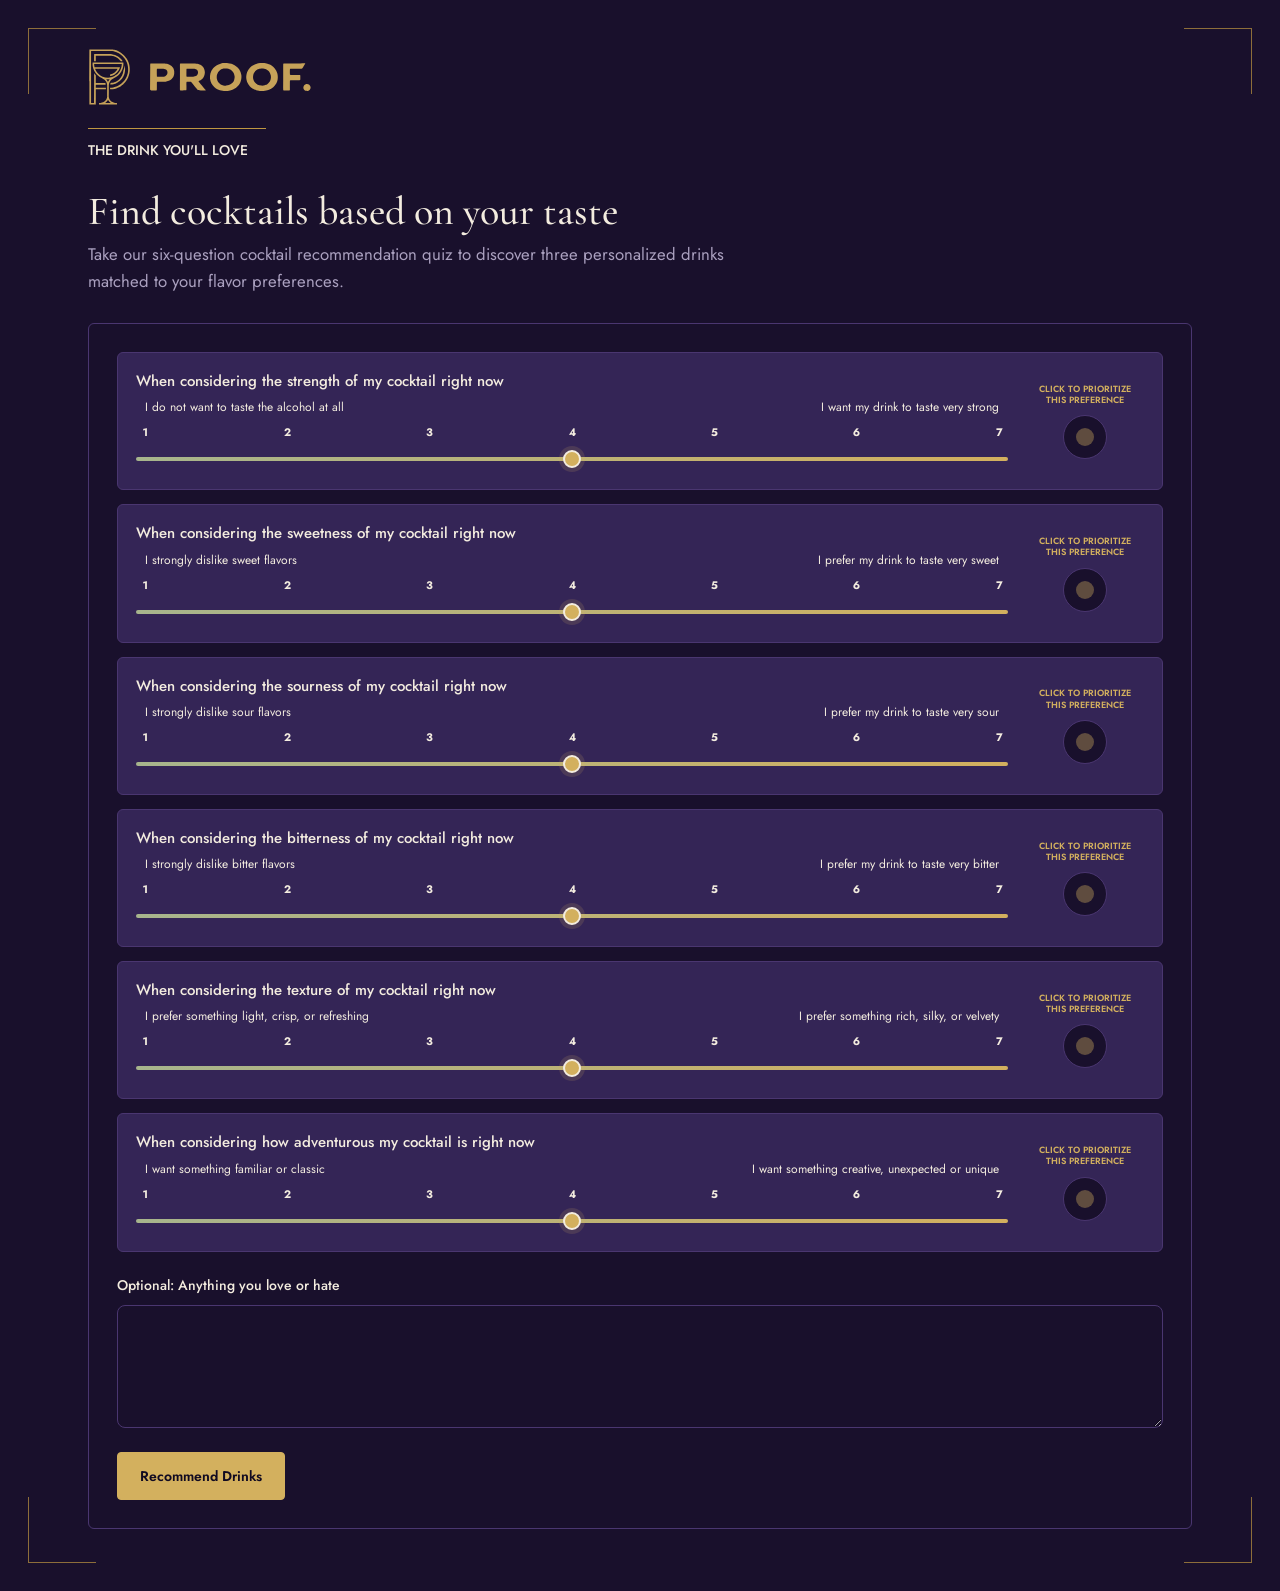
==== commit a3fbe551: "less gay, better email, mobile results reordered" ====
--- a/index.html
+++ b/index.html
@@ -12,17 +12,25 @@
   <meta property="og:description" content="Answer six quick questions and discover cocktails matched to your individual tastes and preferences.">
   <meta property="og:url" content="https://joinproof.bar/customer">
   <link rel="stylesheet" href="/style-lounge.css?v=5">
-  <link rel="stylesheet" href="/shared/brand.css?v=1">
+  <link rel="stylesheet" href="/shared/brand.css?v=2">
+  <link rel="icon" href="/favicon.ico?v=1" sizes="any">
+  <link rel="icon" href="/shared/brand/web/favicon-32.png?v=1" type="image/png" sizes="32x32">
+  <link rel="icon" href="/shared/brand/web/favicon.svg?v=1" type="image/svg+xml">
+  <link rel="apple-touch-icon" href="/shared/brand/web/apple-touch-icon.png?v=1" sizes="180x180">
+  <meta name="theme-color" content="#19102c">
 </head>
 
 <body>
   <div id="survey-loader" class="survey-loader" role="status" aria-live="polite">
-    <div class="loading-circle" aria-hidden="true"></div>
+    <div class="survey-loader-symbol" aria-hidden="true">
+      <div class="loading-circle"></div>
+      <img class="loading-logo" src="/shared/brand/web/proof-mark.svg" alt="" width="36" height="48">
+    </div>
     <span>Loading survey</span>
   </div>
 
   <main id="quiz-screen">
-    <h1>PROOF.</h1>
+    <h1 class="survey-wordmark"><img class="proof-logo" src="/shared/brand/web/proof-horizontal.svg" alt="PROOF." width="480" height="124" fetchpriority="high"></h1>
     <section class="quiz-intro" aria-labelledby="quiz-title">
       <h2 id="quiz-title">Find cocktails based on your taste</h2>
       <p>Take our six-question cocktail recommendation quiz to discover three personalized drinks matched to your flavor preferences.</p>
@@ -43,6 +51,9 @@
   </main>
 
   <main id="results-screen" hidden>
+    <header class="results-brand">
+      <img class="proof-logo" src="/shared/brand/web/proof-horizontal.svg" alt="PROOF." width="480" height="124">
+    </header>
     <section id="persona-profile" class="persona-profile"></section>
     <div id="ai-notice" class="ai-notice" hidden></div>
     <section class="recommendations-section">
--- a/style-lounge.css
+++ b/style-lounge.css
@@ -996,6 +996,51 @@
 }
 
 @media (max-width: 620px) {
+  #results-screen:not([hidden]) > .persona-profile {
+    margin-bottom: 20px;
+  }
+
+  body:not(.customer-mode) #persona-profile .persona-summary {
+    padding: 18px 20px;
+  }
+
+  body:not(.customer-mode) #persona-profile .eyebrow {
+    margin-bottom: 8px;
+  }
+
+  body:not(.customer-mode) #persona-profile .persona-summary h2 {
+    margin-bottom: 10px;
+    font-size: 36px;
+  }
+
+  body:not(.customer-mode) #persona-profile .persona-intro {
+    margin-bottom: 0;
+    font-size: 16px;
+    line-height: 1.35;
+  }
+
+  body:not(.customer-mode) .recommendations-heading {
+    flex-direction: row;
+    align-items: center;
+    gap: 12px;
+  }
+
+  body:not(.customer-mode) #retake-button {
+    width: auto;
+    flex-shrink: 0;
+  }
+
+  #mobile-results-analysis {
+    display: grid;
+    gap: 20px;
+    margin-top: 28px;
+  }
+
+  #mobile-results-analysis .persona-avoidance {
+    margin: 0;
+    font-size: 16px;
+  }
+
   html::before {
     display: none;
   }
--- a/shared/brand.css
+++ b/shared/brand.css
@@ -54,6 +54,85 @@
   --brand-body: Jost, "Segoe UI", sans-serif;
 }
 
+/* Supplied logo artwork. Sizing lives here so each page uses the same lockup. */
+.proof-logo {
+  display: block;
+  width: 100%;
+  max-width: 100%;
+  height: auto;
+}
+
+.brand-lockup {
+  display: inline-flex;
+  flex: 0 0 auto;
+  align-items: center;
+  width: 176px;
+  max-width: 100%;
+  line-height: 0;
+  text-decoration: none;
+}
+
+[data-brand-page="business"] .logo.brand-lockup {
+  align-items: center;
+}
+
+[data-brand-page="business"] .footer-logo {
+  display: block;
+  width: 120px;
+}
+
+[data-brand-page="dashboard"] .dashboard-login-panel .brand-lockup {
+  display: inline-flex;
+  width: 192px;
+}
+
+[data-brand-page="survey"] .survey-wordmark {
+  width: 224px;
+  max-width: 100%;
+  font-size: 0;
+  line-height: 0;
+  letter-spacing: 0;
+}
+
+[data-brand-page="survey"] .results-brand {
+  width: 176px;
+  max-width: 100%;
+  margin-bottom: 28px;
+}
+
+.survey-loader-symbol {
+  position: relative;
+  display: grid;
+  place-items: center;
+  width: 48px;
+  height: 48px;
+}
+
+.survey-loader-symbol .loading-circle {
+  position: absolute;
+  inset: 0;
+}
+
+.loading-logo {
+  display: block;
+  width: 18px;
+  height: 24px;
+}
+
+[data-brand-page="landing"] .landing-copy .landing-brand {
+  width: 210px;
+  max-width: 100%;
+  margin-right: auto;
+  margin-left: auto;
+  font-size: 0;
+  line-height: 0;
+  letter-spacing: 0;
+}
+
+[data-brand-page="landing"] .landing-brand .proof-logo {
+  filter: drop-shadow(0 2px 6px rgb(17 10 33 / 70%));
+}
+
 body {
   font-family: var(--brand-body);
   -webkit-font-smoothing: antialiased;
@@ -415,7 +494,7 @@
 [data-brand-page="business"] .hero-pattern,
 [data-brand-page="business"] .pilot-fan {
   background: var(--brand-gilt);
-  mask: url("/shared/brand/logos/Mark%20Logo.svg") center / contain no-repeat;
+  mask: url("/shared/brand/web/proof-mark.svg") center / contain no-repeat;
   opacity: 0.045;
 }
 
@@ -760,6 +839,22 @@
   }
 }
 
+@media (max-width: 900px) {
+  [data-brand-page="business"] .logo.brand-lockup {
+    width: 128px;
+  }
+}
+
+@media (max-width: 620px) {
+  [data-brand-page="survey"] .survey-wordmark {
+    width: 196px;
+  }
+
+  [data-brand-page="landing"] .landing-copy .landing-brand {
+    width: 164px;
+  }
+}
+
 @media (max-width: 380px) {
   [data-brand-page="survey"] h1 {
     font-size: 56px;
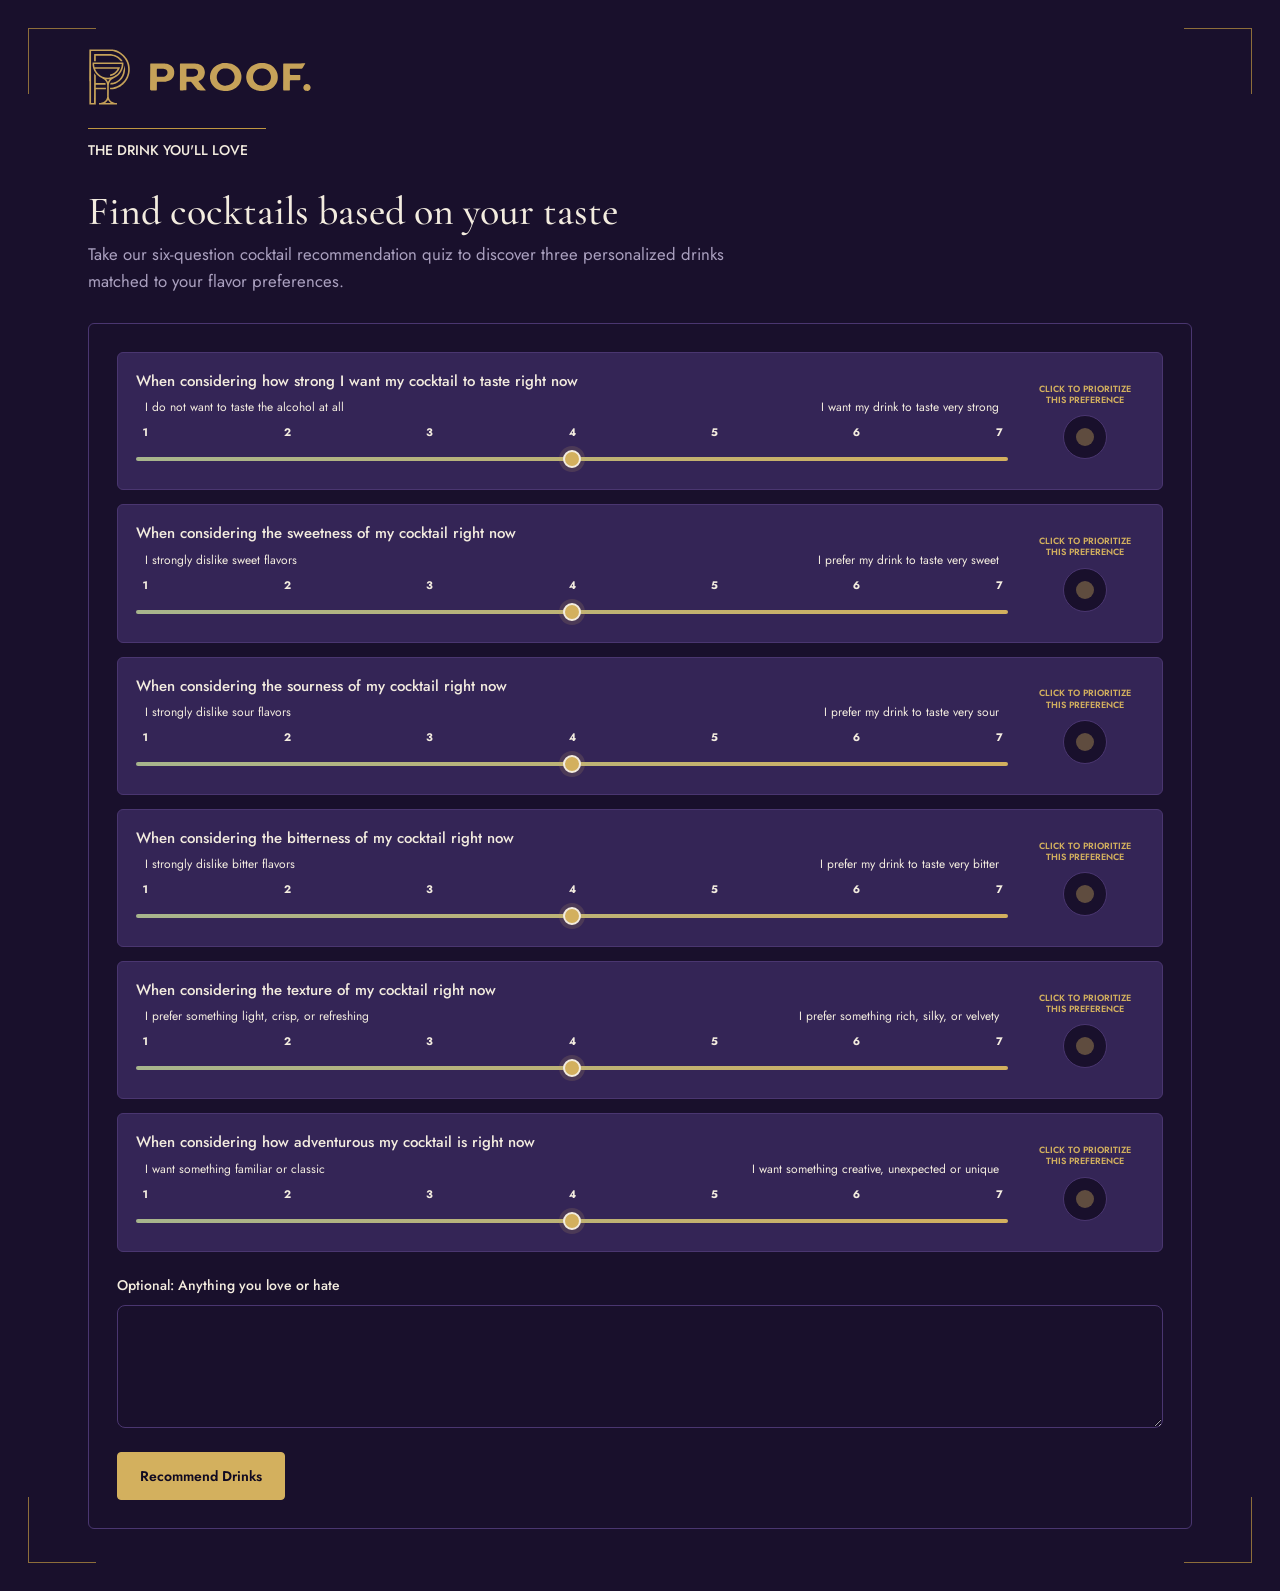
==== commit ada1007d: "change wording of Q1" ====
--- a/index.html
+++ b/index.html
@@ -65,9 +65,10 @@
     </section>
   </main>
 
-  <script src="/custom-cocktails.js?v=1" defer></script>
-  <script src="/drinks.js?v=5" defer></script>
-  <script src="/questions.js?v=1" defer></script>
-  <script src="/script.js?v=7" defer></script>
+  <script src="/custom-cocktails.js?v=2" defer></script>
+  <script src="/drinks.js?v=6" defer></script>
+  <script src="/questions.js?v=2" defer></script>
+  <script src="/bartender-script-template.js?v=1" defer></script>
+  <script src="/script.js?v=11" defer></script>
 </body>
 </html>
